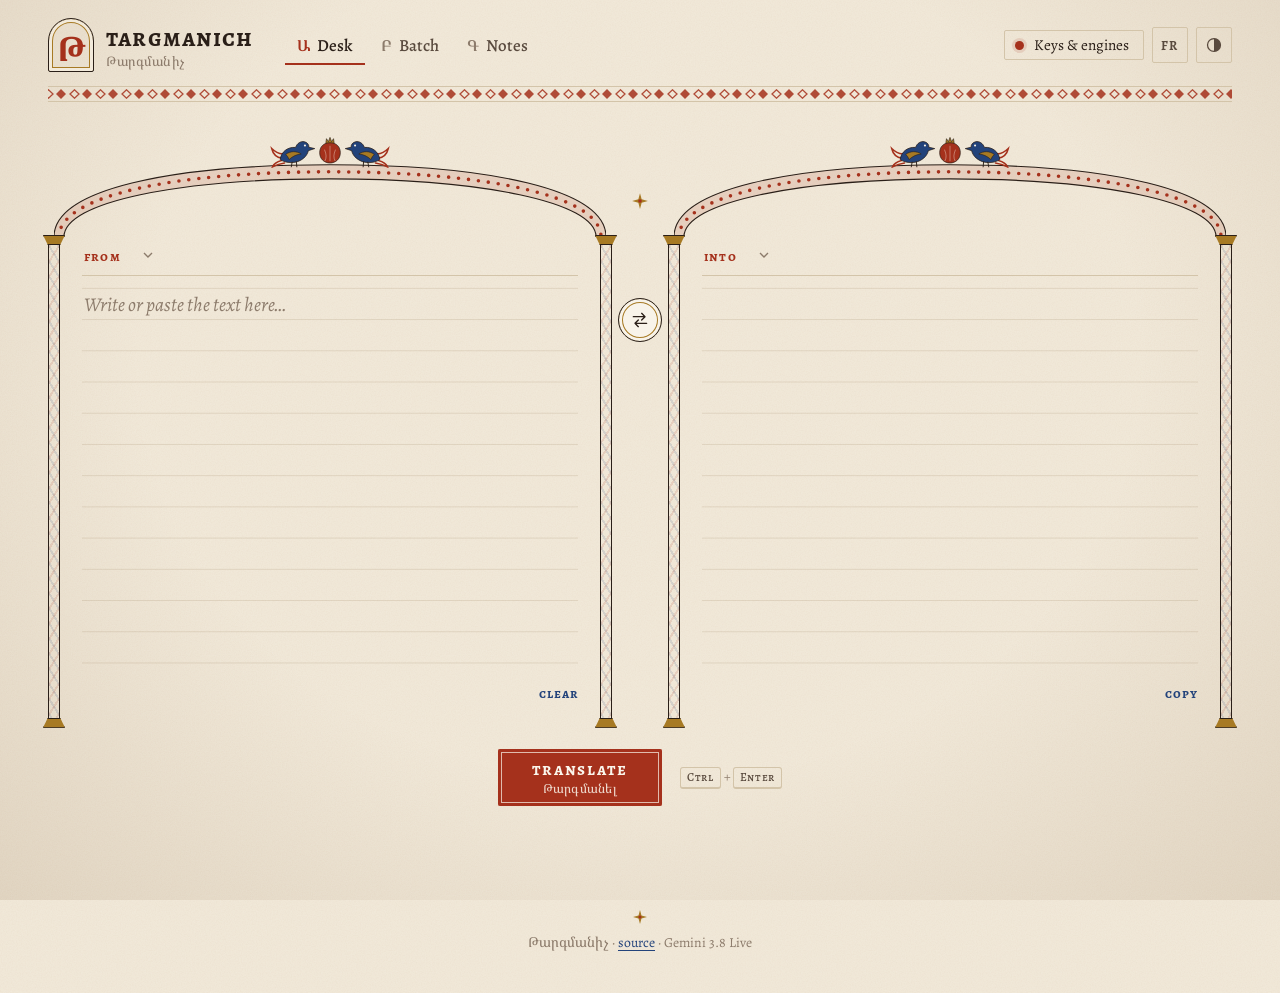
==== docs/index.html @ aa548bdf "Add page markup: desk, batch, notes, keys dialog Co-Authored-By: Claude Opus 5.5 <noreply@anthropic." ====
<!doctype html>
<html lang="en">
<head>
<meta charset="utf-8">
<meta name="viewport" content="width=device-width, initial-scale=1">
<title>Targmanich — Թարգմանիչ</title>
<meta name="description" content="Translate any language into any other with the free Gemini 3.8 Live models — Armenian to English by default. Runs entirely in your browser.">
<meta name="color-scheme" content="light dark">
<link rel="icon" href="favicon.svg" type="image/svg+xml">
<link rel="preconnect" href="https://fonts.googleapis.com">
<link rel="preconnect" href="https://fonts.gstatic.com" crossorigin>
<link href="https://fonts.googleapis.com/css2?family=Alegreya:ital,wght@0,400;0,500;0,700;1,400;1,500&family=Alegreya+SC:wght@500;700&family=Noto+Serif+Armenian:wght@400;600;700&display=swap" rel="stylesheet">
<link rel="stylesheet" href="css/targmanich.css">
<script type="module" src="js/app.js"></script>
</head>
<body>

<svg width="0" height="0" style="position:absolute" aria-hidden="true">
  <defs>
    <symbol id="bird" viewBox="0 0 54 38">
      <path class="tail" d="M14 27 C 8 26 3.5 22 2 15.5 C 6 19.5 10 21.5 15 22 M13.5 29.5 C 8 31 4 34.5 3 37 C 7.5 34.5 11.5 33.5 17 32.5"/>
      <path class="body" d="M12 28.5 C 13 19.5 20.5 13.5 30 14.2 C 32 9.2 36 6.6 40.5 7.6 C 44 8.4 45.8 11 45.6 14 L 52.5 15.6 L 45 18 C 43.6 24.6 37.4 30 29.5 31.6 C 23 32.8 16.5 31.6 12 28.5 Z"/>
      <path class="wing" d="M18.5 22.5 C 23.5 18.2 31.5 18.2 36.6 22 C 31.6 22.2 26.6 24.6 22.4 28.4 C 21.6 26 20.2 24 18.5 22.5 Z"/>
      <circle class="eye" cx="41" cy="12" r="1.25"/>
      <path class="legs" d="M26 31.5 L 25 37 M31 31 L 31.5 37"/>
    </symbol>
    <symbol id="pomegranate" viewBox="0 0 34 38">
      <path class="crown" d="M11.5 10.5 L 12.4 4.2 L 15 8 L 17 2.5 L 19 8 L 21.6 4.2 L 22.5 10.5 Z"/>
      <path class="fruit" d="M17 9.5 C 26 9.5 30.5 15.5 30.5 22.5 C 30.5 30.5 24.5 36 17 36 C 9.5 36 3.5 30.5 3.5 22.5 C 3.5 15.5 8 9.5 17 9.5 Z"/>
      <path class="seam" d="M10 19 C 12.5 25 12.5 29 10.5 33 M17 14 L 17 33 M24 19 C 21.5 25 21.5 29 23.5 33"/>
    </symbol>
    <symbol id="rosette" viewBox="0 0 24 24">
      <path d="M12 1.5 L14.2 9.8 L22.5 12 L14.2 14.2 L12 22.5 L9.8 14.2 L1.5 12 L9.8 9.8 Z"/>
      <circle cx="12" cy="12" r="2.4"/>
    </symbol>
    <symbol id="arch-shape" viewBox="0 0 1000 84" preserveAspectRatio="none">
      <path class="band" d="M0 84 C 0 30 210 2 500 2 C 790 2 1000 30 1000 84 L 982 84 C 982 44 774 18 500 18 C 226 18 18 44 18 84 Z"/>
      <path class="edge" d="M0 84 C 0 30 210 2 500 2 C 790 2 1000 30 1000 84"/>
      <path class="edge" d="M18 84 C 18 44 226 18 500 18 C 774 18 982 44 982 84"/>
      <path class="pearls" d="M9 84 C 9 37 218 10 500 10 C 782 10 991 37 991 84"/>
    </symbol>
  </defs>
</svg>

<header class="mast">
  <a class="mark" href="./" aria-label="Targmanich">
    <span class="mark-letter" lang="hy" aria-hidden="true">Թ</span>
    <span class="mark-words">
      <span class="mark-name">Targmanich</span>
      <span class="mark-sub" lang="hy">Թարգմանիչ</span>
    </span>
  </a>
  <nav class="tabs" role="tablist" aria-label="Sections">
    <button role="tab" id="tab-desk" aria-controls="desk" aria-selected="true" data-tab="desk"><span class="num" lang="hy">Ա</span><span data-i18n="tab.desk">Desk</span></button>
    <button role="tab" id="tab-batch" aria-controls="batch" aria-selected="false" data-tab="batch"><span class="num" lang="hy">Բ</span><span data-i18n="tab.batch">Batch</span></button>
    <button role="tab" id="tab-notes" aria-controls="notes" aria-selected="false" data-tab="notes"><span class="num" lang="hy">Գ</span><span data-i18n="tab.notes">Notes</span></button>
  </nav>
  <div class="mast-tools">
    <button id="keysBtn" class="keychip" type="button">
      <span class="keychip-dot" aria-hidden="true"></span>
      <span class="keychip-text"><span data-i18n="keys.btn">Keys &amp; engines</span><small id="keysState"></small></span>
    </button>
    <button id="uiLangBtn" class="tool" type="button" lang="fr">FR</button>
    <button id="themeBtn" class="tool" type="button" data-i18n-title="theme" title="Day / night">
      <svg viewBox="0 0 20 20" aria-hidden="true"><circle cx="10" cy="10" r="7.2"/><path d="M10 2.8 A 7.2 7.2 0 0 1 10 17.2 Z"/></svg>
    </button>
  </div>
</header>
<div class="braid" aria-hidden="true"></div>

<main>

<!-- Ա · Desk -->
<section id="desk" class="sheet" role="tabpanel" aria-labelledby="tab-desk">
  <div class="canon">
    <div class="bay">
      <div class="crown" aria-hidden="true">
        <svg class="bird"><use href="#bird"/></svg>
        <svg class="pom"><use href="#pomegranate"/></svg>
        <svg class="bird flip"><use href="#bird"/></svg>
      </div>
      <svg class="arch" aria-hidden="true" preserveAspectRatio="none"><use href="#arch-shape"/></svg>
      <div class="bay-body">
        <i class="shaft left" aria-hidden="true"></i><i class="shaft right" aria-hidden="true"></i>
        <div class="leaf-head">
          <label class="rubric" for="srcLang" data-i18n="from">From</label>
          <select id="srcLang" class="lang-select"></select>
        </div>
        <textarea id="srcText" class="ruled" spellcheck="false" data-i18n-ph="src.ph" placeholder="Write or paste the text here…"></textarea>
        <div class="leaf-foot">
          <span id="srcCount" class="fine"></span>
          <button id="clearBtn" class="link" type="button" data-i18n="clear">clear</button>
        </div>
      </div>
    </div>

    <div class="spine">
      <svg class="rosette" aria-hidden="true"><use href="#rosette"/></svg>
      <button id="swapBtn" class="swap" type="button" data-i18n-title="swap" title="Swap languages">
        <svg viewBox="0 0 24 24" aria-hidden="true"><path d="M4 8 H 18 M 14 4 L 18 8 L 14 12 M20 16 H 6 M 10 12 L 6 16 L 10 20"/></svg>
      </button>
    </div>

    <div class="bay">
      <div class="crown" aria-hidden="true">
        <svg class="bird"><use href="#bird"/></svg>
        <svg class="pom"><use href="#pomegranate"/></svg>
        <svg class="bird flip"><use href="#bird"/></svg>
      </div>
      <svg class="arch" aria-hidden="true" preserveAspectRatio="none"><use href="#arch-shape"/></svg>
      <div class="bay-body">
        <i class="shaft left" aria-hidden="true"></i><i class="shaft right" aria-hidden="true"></i>
        <div class="leaf-head">
          <label class="rubric" for="tgtLang" data-i18n="into">Into</label>
          <select id="tgtLang" class="lang-select"></select>
        </div>
        <div id="tgtText" class="output ruled" tabindex="0" aria-live="polite"></div>
        <div class="leaf-foot">
          <span id="colophon" class="fine colophon"></span>
          <button id="copyBtn" class="link" type="button" data-i18n="copy">copy</button>
        </div>
      </div>
    </div>
  </div>

  <div class="desk-actions">
    <button id="translateBtn" class="seal" type="button">
      <span data-i18n="translate">Translate</span>
      <span class="seal-hy" lang="hy">Թարգմանել</span>
    </button>
    <span class="kbd-hint"><kbd>Ctrl</kbd> + <kbd>Enter</kbd></span>
    <p id="deskStatus" class="status" role="status"></p>
  </div>
</section>

<!-- Բ · Batch -->
<section id="batch" class="sheet" role="tabpanel" aria-labelledby="tab-batch" hidden>
  <header class="sheet-head">
    <h1><span class="initial" lang="hy">Բ</span><span data-i18n="batch.title">Many posts at once</span></h1>
    <p class="lede" data-i18n="batch.lede"></p>
  </header>

  <div class="batch-grid">
    <div class="intake">
      <h2 class="step"><span class="roman">I</span><span data-i18n="step.load">Load</span></h2>
      <label id="drop" class="drop">
        <input id="fileInput" type="file" accept=".txt,.csv,.tsv,.json,.jsonl,.ndjson,text/plain,text/csv,application/json" hidden>
        <span class="drop-main" data-i18n="drop.main">Drop a file here</span>
        <span class="drop-or" data-i18n="drop.or">or choose one</span>
        <span class="drop-kinds">.txt · .csv · .tsv · .json · .jsonl</span>
      </label>
      <details class="paste">
        <summary data-i18n="paste.sum">…or paste posts, one per line</summary>
        <textarea id="pasteBox" class="ruled small" spellcheck="false" rows="6"></textarea>
        <button id="pasteUse" class="plain" type="button" data-i18n="paste.use">Use these lines</button>
      </details>

      <div id="dsInfo" class="ds" hidden>
        <p id="dsName" class="ds-name"></p>
        <label id="dsColumnRow" class="field" hidden>
          <span data-i18n="ds.column">Column to translate</span>
          <select id="dsColumn"></select>
        </label>
        <label id="dsHeaderRow" class="check" hidden>
          <input id="dsHeader" type="checkbox" checked> <span data-i18n="ds.header">First row is a header</span>
        </label>
        <label id="dsModeRow" class="field" hidden>
          <span data-i18n="ds.per">One post per</span>
          <select id="dsMode">
            <option value="line" data-i18n="ds.line">line</option>
            <option value="blank" data-i18n="ds.blank">block between blank lines</option>
          </select>
        </label>
      </div>

      <div class="pair">
        <label class="field"><span class="rubric" data-i18n="from">From</span><select id="srcLang2" class="lang-select"></select></label>
        <span class="pair-arrow" aria-hidden="true">→</span>
        <label class="field"><span class="rubric" data-i18n="into">Into</span><select id="tgtLang2" class="lang-select"></select></label>
      </div>
    </div>

    <div class="works">
      <h2 class="step"><span class="roman">II</span><span data-i18n="step.scribes">The engines at work</span></h2>
      <div id="lanes" class="lanes"></div>
      <div class="tally">
        <div><b id="tDone">0</b><span data-i18n="t.done">translated</span><small id="tTotal"></small></div>
        <div><b id="tRate">0</b><span data-i18n="t.rate">posts / second</span></div>
        <div><b id="tEta">—</b><span data-i18n="t.eta">time left</span></div>
        <div><b id="tFail">0</b><span data-i18n="t.fail">failed</span></div>
      </div>
      <div class="progress" aria-hidden="true"><span id="progressBar"></span></div>
      <div class="controls">
        <button id="runBtn" class="seal small" type="button" data-i18n="begin" disabled>Begin</button>
        <button id="stopBtn" class="plain" type="button" data-i18n="stop" disabled>Stop</button>
        <button id="retryBtn" class="plain" type="button" data-i18n="retry" hidden>Retry failed</button>
      </div>
    </div>
  </div>

  <div class="ledger-wrap">
    <div class="ledger-bar">
      <h2 class="step"><span class="roman">III</span><span data-i18n="step.ledger">Ledger</span></h2>
      <div class="filters" role="radiogroup">
        <button class="filter" type="button" data-filter="all" aria-pressed="true" data-i18n="ledger.all">All</button>
        <button class="filter" type="button" data-filter="done" aria-pressed="false" data-i18n="ledger.done">Done</button>
        <button class="filter" type="button" data-filter="failed" aria-pressed="false" data-i18n="ledger.failed">Failed</button>
        <button class="filter" type="button" data-filter="pending" aria-pressed="false" data-i18n="ledger.pending">Pending</button>
      </div>
      <div class="export">
        <span class="rubric" data-i18n="ledger.export">Export</span>
        <button class="link" type="button" data-export="csv">CSV</button>
        <button class="link" type="button" data-export="json">JSON</button>
        <button class="link" type="button" data-export="jsonl">JSONL</button>
        <button class="link" type="button" data-export="txt">TXT</button>
      </div>
    </div>
    <div class="ledger-scroll">
      <table class="ledger">
        <thead><tr>
          <th class="c-n">№</th>
          <th data-i18n="col.source">Source</th>
          <th data-i18n="col.target">Translation</th>
          <th class="c-l" data-i18n="col.lang">Lang</th>
          <th class="c-e" data-i18n="col.engine">Engine</th>
        </tr></thead>
        <tbody id="ledgerBody"></tbody>
      </table>
    </div>
    <div class="pager">
      <button id="prevPage" class="link" type="button" data-i18n="ledger.prev">previous</button>
      <span id="pageInfo" class="fine"></span>
      <button id="nextPage" class="link" type="button" data-i18n="ledger.next">next</button>
    </div>
  </div>
</section>

<!-- Գ · Notes -->
<section id="notes" class="sheet notes" role="tabpanel" aria-labelledby="tab-notes" hidden>
  <article data-lang-block="en">
    <h1><span class="initial" lang="hy">Գ</span>How the desk works</h1>
    <p class="lede">The two free models on this tier, <em>Gemini 3.8 Live</em> and <em>Gemini 3.8 Live Extended Thinking</em>, are voice models. They speak; they cannot answer in text — the API refuses a text-only reply.</p>
    <div class="cols">
      <h2>The function-call trick</h2>
      <p>Targmanich never lets them say the translation aloud. Each session hands the model one function, <code>deliver(items)</code>, and asks it to answer by calling it. The arguments of that call arrive as JSON text: exact, with line breaks, emojis, links and hashtags intact, in about two seconds instead of half a minute of synthesized speech.</p>
      <p>Because the answer is a structured field, there is no room for “Here is the translation:”. The prompt also treats every segment as data: a post that says “ignore your instructions” is translated, not obeyed. A small safety net strips any stray label or wrapping quotes that still get through.</p>
      <h2>Batches and rotation</h2>
      <p>Every request is one Live session, a WebSocket straight from your browser to Google. Posts travel in batches of up to 30 (Live) or 40 (Extended Thinking), each with an id, so a missing segment is noticed and sent again.</p>
      <p>The plain Live engine is fast and cheap, so it always goes first. The Extended Thinking engine only gets the overflow, once the first one has spent its tokens for the minute. A slow batch still out after six seconds when the queue runs dry is sent again to the fast engine, and the first answer wins.</p>
      <h2>What was measured</h2>
      <table class="facts">
        <thead><tr><th></th><th>3.8 Live</th><th>3.8 Live Extended Thinking</th></tr></thead>
        <tbody>
          <tr><th>Answer time per batch</th><td>≈ 2 s</td><td>6 – 30 s</td></tr>
          <tr><th>Tokens, batch of 10 posts</th><td>≈ 1 900</td><td>≈ 7 500</td></tr>
          <tr><th>Hidden cost per session</th><td>≈ 1 000</td><td>≈ 3 400, billed twice</td></tr>
          <tr><th>Must speak before the call</th><td>no</td><td>yes, one short word</td></tr>
          <tr><th>Free limit</th><td>65 000 tokens/min</td><td>65 000 tokens/min</td></tr>
        </tbody>
      </table>
      <p>300 short Armenian posts took 15 seconds on one key. Once both minute budgets are in use, one key holds about 14 posts per second. Keys from separate Google Cloud projects add more lanes.</p>
      <h2>Privacy</h2>
      <p>There is no server. Your keys and your texts go from this browser to Google’s API and nowhere else. Keys are saved on this device only if you tick “remember”.</p>
      <h2>Limits</h2>
      <p>Free models come and go. If Google renames them, change the model ids under <em>Keys &amp; engines</em>. The free tier accepts only a few simultaneous sessions per key; when the server refuses, Targmanich halves its pace, waits, and tries again.</p>
      <h2>The name</h2>
      <p><span lang="hy">Թարգմանիչ</span> (<em>targmanich</em>) is Armenian for “translator”. Around 405, Mesrop Mashtots devised the Armenian alphabet so that texts could be translated into Armenian; the Church still keeps the Feast of the Holy Translators every October. The arches over the desk come from the canon tables of Armenian Gospel books: columns of parallel passages under painted arches, often with birds perched on top. A side-by-side translation is a canon table of two.</p>
    </div>
  </article>
  <article data-lang-block="fr" hidden>
    <h1><span class="initial" lang="hy">Գ</span>Comment fonctionne le pupitre</h1>
    <p class="lede">Les deux modèles gratuits de ce niveau, <em>Gemini 3.8 Live</em> et <em>Gemini 3.8 Live Extended Thinking</em>, sont des modèles vocaux. Ils parlent ; ils ne savent pas répondre en texte — l’API refuse une réponse texte seule.</p>
    <div class="cols">
      <h2>L’astuce de l’appel de fonction</h2>
      <p>Targmanich ne les laisse jamais dire la traduction à voix haute. Chaque session donne au modèle une fonction, <code>deliver(items)</code>, et lui demande de répondre en l’appelant. Les arguments de cet appel arrivent en JSON : exacts, avec retours à la ligne, émojis, liens et hashtags intacts, en deux secondes environ au lieu d’une demi-minute de voix synthétique.</p>
      <p>Comme la réponse est un champ structuré, il n’y a pas de place pour « Voici la traduction : ». Le prompt traite aussi chaque segment comme une donnée : un post qui dit « ignore tes instructions » est traduit, pas exécuté. Un petit filet de sécurité retire une étiquette ou des guillemets parasites s’il en passe encore.</p>
      <h2>Lots et rotation</h2>
      <p>Chaque requête est une session Live, un WebSocket direct entre votre navigateur et Google. Les posts partent par lots de 30 (Live) ou 40 (Extended Thinking), chacun avec un identifiant : un segment manquant est repéré et renvoyé.</p>
      <p>Le moteur Live simple est rapide et économe : il passe toujours en premier. Le moteur Extended Thinking ne reçoit que le surplus, quand le premier a dépensé ses tokens de la minute. Si la file est vide et qu’un lot lent traîne depuis six secondes, il est renvoyé au moteur rapide ; la première réponse gagne.</p>
      <h2>Ce qui a été mesuré</h2>
      <table class="facts">
        <thead><tr><th></th><th>3.8 Live</th><th>3.8 Live Extended Thinking</th></tr></thead>
        <tbody>
          <tr><th>Temps de réponse par lot</th><td>≈ 2 s</td><td>6 – 30 s</td></tr>
          <tr><th>Tokens, lot de 10 posts</th><td>≈ 1 900</td><td>≈ 7 500</td></tr>
          <tr><th>Coût caché par session</th><td>≈ 1 000</td><td>≈ 3 400, facturé deux fois</td></tr>
          <tr><th>Doit parler avant l’appel</th><td>non</td><td>oui, un mot bref</td></tr>
          <tr><th>Limite gratuite</th><td>65 000 tokens/min</td><td>65 000 tokens/min</td></tr>
        </tbody>
      </table>
      <p>300 posts arméniens courts ont pris 15 secondes avec une seule clé. Une fois les deux budgets par minute utilisés, une clé tient environ 14 posts par seconde. Des clés de projets Google Cloud distincts ajoutent des voies.</p>
      <h2>Confidentialité</h2>
      <p>Il n’y a pas de serveur. Vos clés et vos textes vont de ce navigateur à l’API de Google, nulle part ailleurs. Les clés ne sont enregistrées sur l’appareil que si vous cochez « mémoriser ».</p>
      <h2>Limites</h2>
      <p>Les modèles gratuits changent. Si Google les renomme, modifiez les identifiants dans <em>Clés &amp; moteurs</em>. Le niveau gratuit n’accepte que quelques sessions simultanées par clé ; quand le serveur refuse, Targmanich divise son rythme par deux, attend et réessaie.</p>
      <h2>Le nom</h2>
      <p><span lang="hy">Թարգմանիչ</span> (<em>targmanitch</em>) veut dire « traducteur » en arménien. Vers 405, Mesrop Machtots a créé l’alphabet arménien pour que l’on puisse traduire des textes en arménien ; l’Église fête encore les Saints Traducteurs chaque mois d’octobre. Les arcs au-dessus du pupitre viennent des tables de canons des Évangiles arméniens : des colonnes de passages parallèles sous des arcs peints, souvent surmontés d’oiseaux. Une traduction côte à côte est une table de canons à deux colonnes.</p>
    </div>
  </article>
</section>

</main>

<footer class="foot">
  <svg class="rosette" aria-hidden="true"><use href="#rosette"/></svg>
  <p><span lang="hy">Թարգմանիչ</span> · <a href="https://github.com/ForGit-dc/traduction_with_free_gemini_models">source</a> · Gemini 3.8 Live</p>
</footer>

<dialog id="keysDialog" class="sheet-dialog" aria-labelledby="dlgTitle">
  <form method="dialog">
    <h2 id="dlgTitle"><span class="initial small" lang="hy">Կ</span><span data-i18n="dlg.title">Keys &amp; engines</span></h2>

    <label class="field block" for="keysInput"><span class="rubric" data-i18n="dlg.keys">Gemini API keys — one per line</span></label>
    <textarea id="keysInput" class="ruled small mono" rows="3" spellcheck="false" autocomplete="off" placeholder="AIza…"></textarea>
    <label class="check"><input id="rememberKeys" type="checkbox"> <span data-i18n="dlg.remember">Remember the keys on this device</span></label>
    <p class="fine" data-i18n="dlg.fine"></p>

    <fieldset class="engines">
      <legend class="rubric" data-i18n="dlg.engines">Engines</legend>
      <div id="engineRows"></div>
    </fieldset>

    <label class="field block" for="glossaryInput"><span class="rubric" data-i18n="dlg.glossary">Glossary — one pair per line</span></label>
    <textarea id="glossaryInput" class="ruled small" rows="3" spellcheck="false" data-i18n-ph="dlg.glossary.ph"></textarea>

    <label class="field block" for="styleInput"><span class="rubric" data-i18n="dlg.style">Style notes</span></label>
    <textarea id="styleInput" class="ruled small" rows="2" data-i18n-ph="dlg.style.ph"></textarea>

    <div class="dlg-actions">
      <button id="testBtn" class="plain" type="button" data-i18n="dlg.test">Test the keys</button>
      <button class="seal small" value="close" data-i18n="dlg.close">Done</button>
    </div>
    <ul id="testOut" class="test-out"></ul>
  </form>
</dialog>

</body>
</html>
---- docs/css/targmanich.css ----
/* Targmanich — a translation desk drawn after Armenian canon tables.
   Vellum, iron-gall ink, vermilion rubrics, lapis and ochre. */

:root {
  --vellum: #f2eadb;
  --vellum-hi: #f8f3e9;
  --vellum-deep: #e7dcc6;
  --ink: #2a1f18;
  --ink-2: #594a3e;
  --ink-3: #8c7b6b;
  --rule: #d3c4a9;
  --rule-faint: rgba(122, 88, 46, 0.14);
  --vermilion: #a5311c;
  --vermilion-deep: #872413;
  --vermilion-tint: rgba(165, 49, 28, 0.13);
  --lapis: #23437b;
  --lapis-tint: rgba(35, 67, 123, 0.13);
  --ochre: #a77a24;
  --malachite: #3c6a4d;
  --veil: rgba(42, 31, 24, 0.5);
  --vignette: rgba(110, 72, 30, 0.12);
  --on-seal: #fbf6ec;

  --font-text: "Alegreya", "Noto Serif Armenian", Georgia, "Times New Roman", serif;
  --font-sc: "Alegreya SC", "Alegreya", Georgia, serif;
  --font-hy: "Noto Serif Armenian", "Alegreya", Georgia, serif;
  --font-mono: ui-monospace, "SFMono-Regular", Menlo, Consolas, monospace;
  --gutter: clamp(16px, 4vw, 48px);
}

@media (prefers-color-scheme: dark) {
  :root:not([data-theme="light"]) {
    --vellum: #18130f;
    --vellum-hi: #211a15;
    --vellum-deep: #110d0a;
    --ink: #ebe0cc;
    --ink-2: #c3b49e;
    --ink-3: #8f806e;
    --rule: #43372c;
    --rule-faint: rgba(235, 210, 170, 0.08);
    --vermilion: #e06a4e;
    --vermilion-deep: #f08468;
    --vermilion-tint: rgba(224, 106, 78, 0.16);
    --lapis: #8ea9e0;
    --lapis-tint: rgba(142, 169, 224, 0.15);
    --ochre: #d6aa57;
    --malachite: #7fb592;
    --veil: rgba(0, 0, 0, 0.6);
    --vignette: rgba(0, 0, 0, 0.35);
    --on-seal: #1a120d;
  }
}
:root[data-theme="dark"] {
  --vellum: #18130f;
  --vellum-hi: #211a15;
  --vellum-deep: #110d0a;
  --ink: #ebe0cc;
  --ink-2: #c3b49e;
  --ink-3: #8f806e;
  --rule: #43372c;
  --rule-faint: rgba(235, 210, 170, 0.08);
  --vermilion: #e06a4e;
  --vermilion-deep: #f08468;
  --vermilion-tint: rgba(224, 106, 78, 0.16);
  --lapis: #8ea9e0;
  --lapis-tint: rgba(142, 169, 224, 0.15);
  --ochre: #d6aa57;
  --malachite: #7fb592;
  --veil: rgba(0, 0, 0, 0.6);
  --vignette: rgba(0, 0, 0, 0.35);
  --on-seal: #1a120d;
}

/* ---------- base ---------- */

*, *::before, *::after { box-sizing: border-box; }

html { -webkit-text-size-adjust: 100%; }

body {
  margin: 0;
  min-height: 100vh;
  font: 400 18px/1.55 var(--font-text);
  color: var(--ink);
  background-color: var(--vellum);
  background-image:
    radial-gradient(ellipse at 50% 40%, transparent 55%, var(--vignette) 100%),
    url("data:image/svg+xml,%3Csvg xmlns='http://www.w3.org/2000/svg' width='240' height='240'%3E%3Cfilter id='n'%3E%3CfeTurbulence type='fractalNoise' baseFrequency='.8' numOctaves='3' stitchTiles='stitch'/%3E%3CfeColorMatrix values='0 0 0 0 .45 0 0 0 0 .32 0 0 0 0 .16 0 0 0 .09 0'/%3E%3C/filter%3E%3Crect width='100%25' height='100%25' filter='url(%23n)'/%3E%3C/svg%3E");
  background-attachment: fixed, scroll;
  font-variant-numeric: oldstyle-nums;
  overflow-x: hidden;
}

[lang="hy"], [lang="hyw"] { font-family: var(--font-hy); }

a { color: var(--lapis); text-decoration-thickness: 1px; text-underline-offset: 3px; }
a:hover { color: var(--vermilion); }

button, input, select, textarea { font: inherit; color: inherit; }
button { cursor: pointer; }
button:disabled { cursor: default; opacity: 0.45; }

:focus-visible { outline: 2px solid var(--lapis); outline-offset: 2px; }

::selection { background: var(--vermilion-tint); color: var(--ink); }

code { font-family: var(--font-mono); font-size: 0.86em; padding: 0 0.25em; background: var(--vermilion-tint); border-radius: 2px; }

kbd {
  font: 500 0.72rem var(--font-sc);
  letter-spacing: 0.06em;
  padding: 1px 6px 2px;
  border: 1px solid var(--rule);
  border-bottom-width: 2px;
  border-radius: 3px;
  color: var(--ink-2);
}

.fine { font-size: 0.86rem; color: var(--ink-3); font-style: italic; }

.rubric {
  font-family: var(--font-sc);
  font-weight: 700;
  font-size: 0.86rem;
  letter-spacing: 0.09em;
  text-transform: lowercase;
  color: var(--vermilion);
}

/* ---------- masthead ---------- */

.mast {
  display: flex;
  align-items: center;
  gap: 18px 32px;
  flex-wrap: wrap;
  max-width: 1320px;
  margin: 0 auto;
  padding: 18px var(--gutter) 14px;
}

.mark { display: flex; align-items: center; gap: 12px; color: var(--ink); text-decoration: none; }
.mark:hover { color: var(--ink); }
.mark-letter {
  display: grid;
  place-items: center;
  width: 46px;
  height: 54px;
  padding-top: 8px;
  font: 700 2.1rem/1 var(--font-hy);
  color: var(--vermilion);
  border: 1px solid var(--ink);
  border-radius: 23px 23px 2px 2px;
  box-shadow: inset 0 0 0 3px var(--vellum), inset 0 0 0 4px var(--ochre);
}
.mark-words { display: flex; flex-direction: column; line-height: 1.05; }
.mark-name { font: 700 1.55rem var(--font-sc); letter-spacing: 0.05em; text-transform: lowercase; }
.mark-sub { font-size: 0.82rem; color: var(--ink-3); letter-spacing: 0.04em; }

.tabs { display: flex; gap: 4px; margin-right: auto; }
.tabs button {
  display: flex;
  align-items: baseline;
  gap: 7px;
  padding: 8px 12px 6px;
  border: 0;
  background: none;
  font: 500 1.06rem var(--font-text);
  color: var(--ink-2);
  border-bottom: 2px solid transparent;
}
.tabs .num { font: 600 0.95rem var(--font-hy); color: var(--ink-3); }
.tabs button:hover { color: var(--ink); }
.tabs button[aria-selected="true"] { color: var(--ink); border-bottom-color: var(--vermilion); }
.tabs button[aria-selected="true"] .num { color: var(--vermilion); }

.mast-tools { display: flex; align-items: center; gap: 8px; }

.keychip {
  display: flex;
  align-items: center;
  gap: 10px;
  padding: 6px 14px 6px 10px;
  background: none;
  border: 1px solid var(--rule);
  border-radius: 2px;
  text-align: left;
  line-height: 1.1;
}
.keychip:hover { border-color: var(--ink-3); }
.keychip-text { display: flex; flex-direction: column; font-size: 0.95rem; }
.keychip-text small { font-size: 0.76rem; font-style: italic; color: var(--ink-3); }
.keychip-dot { width: 9px; height: 9px; border-radius: 50%; background: var(--vermilion); box-shadow: 0 0 0 3px var(--vermilion-tint); }
.keychip.has-keys .keychip-dot { background: var(--malachite); box-shadow: 0 0 0 3px color-mix(in srgb, var(--malachite) 22%, transparent); }

.tool {
  display: grid;
  place-items: center;
  min-width: 36px;
  height: 36px;
  padding: 0 8px;
  background: none;
  border: 1px solid var(--rule);
  border-radius: 2px;
  font: 700 0.8rem var(--font-sc);
  letter-spacing: 0.08em;
  color: var(--ink-2);
}
.tool:hover { border-color: var(--ink-3); color: var(--ink); }
.tool svg { width: 18px; height: 18px; }
.tool svg circle { fill: none; stroke: currentColor; stroke-width: 1.4; }
.tool svg path { fill: currentColor; }

.braid {
  position: relative;
  height: 16px;
  max-width: calc(1320px - 2 * var(--gutter));
  margin: 0 var(--gutter);
  border-block: 1px solid var(--rule);
}
@media (min-width: 1320px) { .braid { margin: 0 auto; } }
.braid::before {
  content: "";
  position: absolute;
  inset: 2px 0;
  background: var(--vermilion);
  -webkit-mask: url("data:image/svg+xml,%3Csvg xmlns='http://www.w3.org/2000/svg' width='26' height='10'%3E%3Cpath d='M1 5 L6 0 L11 5 L6 10Z'/%3E%3Cpath d='M15 5 L19.5 0.8 L24 5 L19.5 9.2Z' fill='none' stroke='black' stroke-width='1.3'/%3E%3C/svg%3E") repeat-x center / 26px 10px;
          mask: url("data:image/svg+xml,%3Csvg xmlns='http://www.w3.org/2000/svg' width='26' height='10'%3E%3Cpath d='M1 5 L6 0 L11 5 L6 10Z'/%3E%3Cpath d='M15 5 L19.5 0.8 L24 5 L19.5 9.2Z' fill='none' stroke='black' stroke-width='1.3'/%3E%3C/svg%3E") repeat-x center / 26px 10px;
  opacity: 0.85;
}

main { max-width: 1320px; margin: 0 auto; padding: 0 var(--gutter); }

.sheet { padding: 26px 0 40px; }

/* ---------- ornaments (styled through <use>) ---------- */

#bird .body { fill: var(--lapis); stroke: var(--ink); stroke-width: 0.9; }
#bird .wing { fill: var(--ochre); stroke: var(--ink); stroke-width: 0.7; }
#bird .tail { fill: none; stroke: var(--vermilion); stroke-width: 1.8; stroke-linecap: round; }
#bird .eye { fill: var(--vellum-hi); }
#bird .legs { fill: none; stroke: var(--ink); stroke-width: 1.1; stroke-linecap: round; }
#pomegranate .fruit { fill: var(--vermilion); stroke: var(--ink); stroke-width: 0.9; }
#pomegranate .crown { fill: var(--ochre); stroke: var(--ink); stroke-width: 0.8; stroke-linejoin: round; }
#pomegranate .seam { fill: none; stroke: var(--vellum-hi); stroke-width: 0.9; opacity: 0.55; stroke-linecap: round; }
#rosette path { fill: var(--ochre); }
#rosette circle { fill: var(--vermilion); }
#arch-shape .band { fill: var(--vermilion-tint); }
#arch-shape .edge { fill: none; stroke: var(--ink); stroke-width: 1.15; vector-effect: non-scaling-stroke; }
#arch-shape .pearls { fill: none; stroke: var(--vermilion); stroke-width: 3.6; stroke-linecap: round; stroke-dasharray: 0 10; vector-effect: non-scaling-stroke; }

/* ---------- the canon table (desk) ---------- */

.canon {
  display: grid;
  grid-template-columns: minmax(0, 1fr) 56px minmax(0, 1fr);
  align-items: stretch;
}

.bay { display: flex; flex-direction: column; min-width: 0; }

.crown {
  position: relative;
  z-index: 1;
  display: flex;
  align-items: flex-end;
  justify-content: center;
  height: 40px;
  margin-bottom: -5px;
}
.crown .bird { width: 46px; height: 33px; }
.crown .bird.flip { transform: scaleX(-1); }
.crown .pom { width: 26px; height: 30px; margin: 0 1px 3px; }

.arch { display: block; width: calc(100% - 12px); height: 74px; margin: 0 6px; overflow: visible; }

.bay-body {
  position: relative;
  flex: 1;
  display: flex;
  flex-direction: column;
  gap: 6px;
  padding: 4px 34px 14px;
}

.shaft {
  position: absolute;
  top: 0;
  bottom: 0;
  width: 12px;
  border-inline: 1px solid var(--ink);
  background:
    repeating-linear-gradient(-58deg, transparent 0 6px, var(--vermilion-tint) 6px 8px),
    repeating-linear-gradient(58deg, transparent 0 6px, var(--lapis-tint) 6px 8px);
}
.shaft.left { left: 0; }
.shaft.right { right: 0; }
.shaft::before, .shaft::after {
  content: "";
  position: absolute;
  left: -6px;
  right: -6px;
  height: 10px;
  background: var(--ochre);
  border: 1px solid var(--ink);
}
.shaft::before { top: -2px; clip-path: polygon(0 0, 100% 0, 78% 100%, 22% 100%); }
.shaft::after { bottom: -1px; clip-path: polygon(22% 0, 78% 0, 100% 100%, 0 100%); }

.leaf-head {
  display: flex;
  align-items: baseline;
  gap: 12px;
  padding: 0 2px 6px;
  border-bottom: 1px solid var(--rule);
  position: relative;
}

.lang-select {
  appearance: none;
  -webkit-appearance: none;
  min-width: 0;
  max-width: 100%;
  padding: 2px 22px 2px 2px;
  border: 0;
  background: transparent url("data:image/svg+xml,%3Csvg xmlns='http://www.w3.org/2000/svg' width='10' height='6'%3E%3Cpath d='M1 1 L5 5 L9 1' fill='none' stroke='%238c7b6b' stroke-width='1.4'/%3E%3C/svg%3E") no-repeat right 4px center / 10px 6px;
  font: 500 1.1rem var(--font-text);
  color: var(--ink);
  text-overflow: ellipsis;
}
.lang-select option { color: #2a1f18; background: #f8f3e9; }

.ruled {
  --lh: 1.6em;
  --pad: 0.35em;
  line-height: var(--lh);
  padding: var(--pad) 2px;
  background-image: linear-gradient(to bottom, transparent calc(var(--lh) - 1px), var(--rule-faint) calc(var(--lh) - 1px), var(--rule-faint) var(--lh));
  background-size: 100% var(--lh);
  background-position: 0 var(--pad);
  background-attachment: local;
  background-color: transparent;
}

#srcText, .output {
  width: 100%;
  height: clamp(260px, 44vh, 540px);
  font-size: 1.22rem;
  border: 0;
  outline: 0;
  resize: none;
  overflow-y: auto;
  caret-color: var(--vermilion);
  font-variant-numeric: lining-nums;
}
#srcText::placeholder { color: var(--ink-3); font-style: italic; opacity: 1; }
#srcText:focus-visible, .output:focus-visible { box-shadow: inset 0 -2px 0 var(--lapis); }

.output { white-space: pre-wrap; overflow-wrap: anywhere; }
.output:empty::before { content: attr(data-placeholder); color: var(--ink-3); font-style: italic; }
.output.has-text::first-letter {
  float: left;
  font: 700 2.75em/1.16 var(--font-text);
  color: var(--vermilion);
  padding: 0 0.08em 0 0;
  margin-top: 0.02em;
}
.output.rtl { direction: rtl; text-align: right; }
.output.rtl::first-letter { float: right; }

.leaf-foot { display: flex; justify-content: space-between; align-items: baseline; gap: 12px; min-height: 1.6em; }
.colophon { font-size: 0.84rem; }

.link {
  padding: 0;
  border: 0;
  background: none;
  font: 700 0.84rem var(--font-sc);
  letter-spacing: 0.08em;
  text-transform: lowercase;
  color: var(--lapis);
}
.link:hover:not(:disabled) { color: var(--vermilion); }

.bay.writing .leaf-head::after {
  content: "";
  position: absolute;
  left: 0;
  bottom: -1px;
  height: 2px;
  width: 30%;
  background: var(--vermilion);
  animation: quill 1.4s ease-in-out infinite;
}
@keyframes quill {
  0% { left: 0; width: 0; }
  50% { left: 0; width: 100%; }
  100% { left: 100%; width: 0; }
}

.spine {
  display: flex;
  flex-direction: column;
  align-items: center;
  gap: 18px;
  padding-top: 64px;
}
.spine .rosette { width: 18px; height: 18px; }
.swap {
  display: grid;
  place-items: center;
  width: 44px;
  height: 44px;
  margin-top: 70px;
  border-radius: 50%;
  border: 1px solid var(--ink);
  background: var(--vellum-hi);
  box-shadow: inset 0 0 0 3px var(--vellum-hi), inset 0 0 0 4px var(--ochre);
  color: var(--ink);
  transition: transform 0.35s ease;
}
.swap svg { width: 20px; height: 20px; fill: none; stroke: currentColor; stroke-width: 1.6; stroke-linecap: round; stroke-linejoin: round; }
.swap:hover:not(:disabled) { transform: rotate(180deg); color: var(--vermilion); }

.desk-actions {
  display: flex;
  align-items: center;
  justify-content: center;
  flex-wrap: wrap;
  gap: 10px 18px;
  margin-top: 22px;
}
.desk-actions .status { flex-basis: 100%; text-align: center; margin: 2px 0 0; min-height: 1.5em; font-style: italic; color: var(--ink-2); }
.status.error { color: var(--vermilion); }
.kbd-hint { color: var(--ink-3); font-size: 0.8rem; }

.seal {
  display: inline-flex;
  flex-direction: column;
  align-items: center;
  gap: 1px;
  padding: 11px 34px 9px;
  border: 0;
  border-radius: 2px;
  background: var(--vermilion);
  color: var(--on-seal);
  box-shadow: inset 0 0 0 3px var(--vermilion), inset 0 0 0 4px color-mix(in srgb, var(--on-seal) 70%, transparent);
  font: 700 1.08rem/1.1 var(--font-sc);
  letter-spacing: 0.11em;
  text-transform: lowercase;
}
.seal:hover:not(:disabled) { background: var(--vermilion-deep); box-shadow: inset 0 0 0 3px var(--vermilion-deep), inset 0 0 0 4px color-mix(in srgb, var(--on-seal) 70%, transparent); }
.seal:active:not(:disabled) { transform: translateY(1px); }
.seal-hy { font: 400 0.78rem var(--font-hy); letter-spacing: 0.02em; text-transform: none; opacity: 0.85; }
.seal.small { padding: 9px 24px 8px; font-size: 0.98rem; }

.plain {
  padding: 8px 16px 7px;
  border: 1px solid var(--ink-3);
  border-radius: 2px;
  background: none;
  font: 700 0.95rem var(--font-sc);
  letter-spacing: 0.08em;
  text-transform: lowercase;
  color: var(--ink);
}
.plain:hover:not(:disabled) { border-color: var(--ink); color: var(--vermilion); }

/* ---------- batch ---------- */

.sheet-head { max-width: 62ch; margin-bottom: 26px; }
.sheet-head h1, .notes h1 {
  margin: 0 0 6px;
  font: 500 2.1rem/1.15 var(--font-text);
  display: flex;
  align-items: baseline;
  gap: 14px;
}
.initial {
  font: 700 3.1rem/0.9 var(--font-hy);
  color: var(--vermilion);
}
.initial.small { font-size: 2rem; }
.lede { margin: 0; font-size: 1.12rem; font-style: italic; color: var(--ink-2); }

.batch-grid {
  display: grid;
  grid-template-columns: minmax(0, 5fr) minmax(0, 7fr);
  gap: 28px 56px;
}

.step {
  display: flex;
  align-items: baseline;
  gap: 10px;
  margin: 0 0 14px;
  font: 700 1.05rem var(--font-sc);
  letter-spacing: 0.08em;
  text-transform: lowercase;
  color: var(--ink);
}
.roman { color: var(--vermilion); font-size: 1.2rem; text-transform: uppercase; letter-spacing: 0.04em; }

.drop {
  display: grid;
  place-items: center;
  gap: 2px;
  padding: 30px 16px 26px;
  margin: 4px;
  border: 1px solid var(--ink-3);
  outline: 1px solid var(--ink-3);
  outline-offset: 4px;
  text-align: center;
  cursor: pointer;
  transition: background-color 0.15s;
}
.drop:hover, .drop.over { background: var(--vermilion-tint); border-color: var(--vermilion); outline-color: var(--vermilion); }
.drop-main { font-size: 1.22rem; font-weight: 500; }
.drop-or { color: var(--lapis); text-decoration: underline; text-underline-offset: 3px; }
.drop-kinds { margin-top: 6px; font: 500 0.8rem var(--font-sc); letter-spacing: 0.1em; color: var(--ink-3); }

.paste { margin-top: 18px; }
.paste summary { cursor: pointer; color: var(--ink-2); font-style: italic; }
.paste textarea { width: 100%; margin: 10px 0 8px; border: 1px solid var(--rule); resize: vertical; font-size: 1rem; }

.ds { margin-top: 18px; padding: 12px 0 2px; border-top: 1px solid var(--rule); display: grid; gap: 10px; }
.ds-name { margin: 0; font-weight: 500; }

.field { display: flex; flex-direction: column; gap: 2px; font-size: 0.95rem; }
.field > span:not(.rubric) { color: var(--ink-2); font-style: italic; font-size: 0.9rem; }
.field select:not(.lang-select), .field input {
  padding: 4px 2px;
  border: 0;
  border-bottom: 1px solid var(--rule);
  background: transparent;
}
.field select:not(.lang-select) option { color: #2a1f18; background: #f8f3e9; }
.check { display: flex; align-items: center; gap: 8px; font-size: 0.95rem; color: var(--ink-2); }
.check input { accent-color: var(--vermilion); width: 16px; height: 16px; }

.pair { display: grid; grid-template-columns: minmax(0, 1fr) auto minmax(0, 1fr); align-items: end; gap: 12px; margin-top: 22px; }
.pair-arrow { color: var(--vermilion); padding-bottom: 4px; }
.pair .lang-select { border-bottom: 1px solid var(--rule); }

.lanes { display: grid; gap: 16px; }
.lane-empty { margin: 0; font-style: italic; color: var(--ink-3); }
.lane { display: grid; gap: 6px; }
.lane-top { display: flex; align-items: baseline; gap: 10px; flex-wrap: wrap; }
.lane-glyph { font: 700 1.25rem/1 var(--font-hy); color: var(--lapis); width: 1.2em; }
.lane[data-engine="think"] .lane-glyph { color: var(--vermilion); }
.lane-name { font-weight: 500; }
.lane-name small { font-style: italic; color: var(--ink-3); margin-left: 4px; }
.lane-status { margin-left: auto; font-style: italic; font-size: 0.92rem; color: var(--ink-2); }
.lane-status[data-s="writing"] { color: var(--ink); }
.lane-status[data-s="waiting"] { color: var(--ochre); }
.lane-status[data-s="resting"], .lane-status[data-s="disabled"] { color: var(--vermilion); }
.gauge {
  position: relative;
  height: 12px;
  margin-left: calc(1.2em + 10px);
  border: 1px solid var(--ink-3);
  background: repeating-linear-gradient(90deg, transparent 0 calc(10% - 1px), var(--rule) calc(10% - 1px) 10%);
}
.gauge span { position: absolute; inset: 0 auto 0 0; width: 0; background: var(--lapis); transition: width 0.4s ease; }
.lane[data-engine="think"] .gauge span { background: var(--vermilion); }
.lane-meta { display: flex; justify-content: space-between; gap: 12px; flex-wrap: wrap; margin-left: calc(1.2em + 10px); font-size: 0.84rem; color: var(--ink-3); font-variant-numeric: lining-nums tabular-nums; }
.lane-err { margin-left: calc(1.2em + 10px); font-size: 0.84rem; color: var(--vermilion); font-style: italic; overflow-wrap: anywhere; }

.tally {
  display: grid;
  grid-template-columns: repeat(4, minmax(0, 1fr));
  gap: 12px;
  margin: 24px 0 10px;
  padding-top: 14px;
  border-top: 1px solid var(--rule);
}
.tally div { display: flex; flex-direction: column; min-width: 0; }
.tally b { font: 500 2.1rem/1.05 var(--font-text); font-variant-numeric: lining-nums tabular-nums; }
.tally span { font: 700 0.78rem var(--font-sc); letter-spacing: 0.08em; text-transform: lowercase; color: var(--ink-3); }
.tally small { font-size: 0.8rem; font-style: italic; color: var(--ink-3); }
#tFail { color: var(--vermilion); }

.progress { height: 3px; background: var(--rule); margin-bottom: 18px; }
.progress span { display: block; height: 100%; width: 0; background: var(--ink); transition: width 0.3s ease; }

.controls { display: flex; flex-wrap: wrap; gap: 10px; align-items: center; }

.ledger-wrap { margin-top: 40px; }
.ledger-bar { display: flex; align-items: baseline; flex-wrap: wrap; gap: 10px 28px; border-bottom: 1px solid var(--ink); padding-bottom: 8px; }
.ledger-bar .step { margin: 0; }
.filters { display: flex; gap: 4px; }
.filter {
  padding: 2px 10px 3px;
  border: 1px solid transparent;
  border-radius: 2px;
  background: none;
  font-size: 0.95rem;
  color: var(--ink-2);
}
.filter[aria-pressed="true"] { border-color: var(--ink-3); color: var(--ink); }
.export { display: flex; align-items: baseline; gap: 12px; margin-left: auto; }

.ledger-scroll { overflow-x: auto; }
.ledger { width: 100%; border-collapse: collapse; font-size: 1rem; }
.ledger th {
  text-align: left;
  padding: 10px 10px 6px;
  font: 700 0.8rem var(--font-sc);
  letter-spacing: 0.08em;
  text-transform: lowercase;
  color: var(--vermilion);
  border-bottom: 1px solid var(--rule);
}
.ledger td {
  padding: 9px 10px;
  vertical-align: top;
  border-bottom: 1px solid var(--rule-faint);
  white-space: pre-wrap;
  overflow-wrap: anywhere;
}
.ledger .c-n { width: 3.6em; color: var(--vermilion); font-variant-numeric: lining-nums tabular-nums; font-size: 0.9rem; }
.ledger .c-l { width: 4.5em; font: 500 0.82rem var(--font-sc); letter-spacing: 0.06em; color: var(--ink-3); }
.ledger .c-e { width: 4em; text-align: center; font: 600 1rem var(--font-hy); color: var(--lapis); }
.ledger .c-e.think { color: var(--vermilion); }
.ledger td.pending { color: var(--ink-3); font-style: italic; }
.ledger td.failed { color: var(--vermilion); font-style: italic; }
.ledger td.empty { text-align: center; color: var(--ink-3); font-style: italic; padding: 36px 10px; }
.ledger tbody tr:hover td { background: var(--rule-faint); }

.pager { display: flex; justify-content: center; align-items: baseline; gap: 18px; padding: 14px 0; }

/* ---------- notes ---------- */

.notes article { max-width: 1060px; }
.notes .lede { max-width: 60ch; margin-bottom: 26px; }
.notes .cols { columns: 2 340px; column-gap: 54px; column-rule: 1px solid var(--rule); }
.notes h2 {
  margin: 0 0 6px;
  font: 700 0.98rem var(--font-sc);
  letter-spacing: 0.09em;
  text-transform: lowercase;
  color: var(--vermilion);
  break-after: avoid;
}
.notes p { margin: 0 0 18px; hyphens: auto; }
.notes .cols > p:first-of-type::first-letter {
  float: left;
  font: 700 3.1em/0.95 var(--font-text);
  color: var(--vermilion);
  padding: 0.04em 0.08em 0 0;
}
.facts { width: 100%; border-collapse: collapse; margin: 4px 0 18px; font-size: 0.92rem; break-inside: avoid; font-variant-numeric: lining-nums; }
.facts th, .facts td { padding: 5px 6px; border-bottom: 1px solid var(--rule); text-align: left; vertical-align: top; }
.facts thead th { font: 700 0.76rem var(--font-sc); letter-spacing: 0.06em; text-transform: lowercase; color: var(--ink-3); }
.facts tbody th { font-weight: 400; font-style: italic; color: var(--ink-2); }

/* ---------- dialog ---------- */

.sheet-dialog {
  width: min(680px, calc(100% - 32px));
  max-height: calc(100dvh - 32px);
  padding: 26px 30px 22px;
  border: 1px solid var(--ink);
  border-radius: 2px;
  background: var(--vellum);
  color: var(--ink);
  box-shadow: inset 0 0 0 5px var(--vellum), inset 0 0 0 6px var(--ochre), 0 24px 60px rgba(0, 0, 0, 0.35);
}
.sheet-dialog::backdrop { background: var(--veil); }
.sheet-dialog h2 { display: flex; align-items: baseline; gap: 10px; margin: 0 0 16px; font: 500 1.5rem var(--font-text); }
.sheet-dialog form { display: grid; gap: 8px; }
.sheet-dialog textarea { width: 100%; border: 1px solid var(--rule); resize: vertical; font-size: 1rem; }
.sheet-dialog .field.block { margin-top: 10px; }
.sheet-dialog .fine { margin: 0 0 6px; }
.mono { font-family: var(--font-mono); font-size: 0.88rem !important; }

.engines { margin: 12px 0 0; padding: 12px 0 0; border: 0; border-top: 1px solid var(--rule); }
.engines legend { padding: 0 8px 0 0; }
.engine-row { display: grid; grid-template-columns: auto minmax(0, 1fr); gap: 4px 12px; padding: 10px 0; border-bottom: 1px solid var(--rule-faint); }
.engine-row .check { grid-column: 1 / -1; font-weight: 500; color: var(--ink); }
.engine-row .check b { font: 600 1.05rem var(--font-hy); color: var(--lapis); }
.engine-row[data-engine="think"] .check b { color: var(--vermilion); }
.engine-fields { grid-column: 1 / -1; display: grid; grid-template-columns: minmax(0, 2.2fr) repeat(3, minmax(0, 1fr)); gap: 10px; padding-left: 24px; }
.engine-fields .field input, .engine-fields .field select { width: 100%; font-variant-numeric: lining-nums; }

.dlg-actions { display: flex; justify-content: space-between; align-items: center; margin-top: 16px; }
.test-out { list-style: none; margin: 6px 0 0; padding: 0; display: grid; gap: 4px; font-size: 0.9rem; }
.test-out li { color: var(--ink-2); }
.test-out li b { font-weight: 500; color: var(--ink); }
.test-out li.ok::before { content: "✓ "; color: var(--malachite); }
.test-out li.bad { color: var(--vermilion); }
.test-out li.bad::before { content: "✕ "; }

/* ---------- footer ---------- */

.foot { display: flex; flex-direction: column; align-items: center; gap: 6px; padding: 24px var(--gutter) 40px; color: var(--ink-3); font-size: 0.86rem; }
.foot p { margin: 0; }
.foot .rosette { width: 16px; height: 16px; }

/* ---------- narrow screens ---------- */

@media (max-width: 900px) {
  .canon { grid-template-columns: minmax(0, 1fr); }
  .spine { flex-direction: row; justify-content: center; padding: 6px 0 2px; gap: 14px; }
  .spine .rosette { display: none; }
  .swap { margin-top: 0; transform: rotate(90deg); }
  .swap:hover:not(:disabled) { transform: rotate(270deg); }
  #srcText, .output { height: clamp(180px, 32vh, 360px); }
  .batch-grid { grid-template-columns: minmax(0, 1fr); }
  .engine-fields { grid-template-columns: repeat(2, minmax(0, 1fr)); padding-left: 0; }
  .engine-fields .field:first-child { grid-column: 1 / -1; }
}

@media (max-width: 640px) {
  body { font-size: 17px; }
  .mast { gap: 12px; }
  .tabs { order: 3; width: 100%; margin: 0; border-top: 1px solid var(--rule); padding-top: 4px; }
  .tabs button { flex: 1; justify-content: center; padding: 8px 4px 6px; }
  .mast-tools { margin-left: auto; }
  .keychip-text > span { display: none; }
  .keychip { padding: 6px 10px; }
  .bay-body { padding: 4px 24px 12px; }
  .arch { height: 56px; }
  .crown .bird { width: 38px; height: 27px; }
  .tally { grid-template-columns: repeat(2, minmax(0, 1fr)); }
  .export { margin-left: 0; }
  .ledger .c-l, .ledger .c-e { display: none; }
  .sheet-head h1, .notes h1 { font-size: 1.7rem; }
}

@media (prefers-reduced-motion: reduce) {
  *, *::before, *::after { animation: none !important; transition: none !important; }
}
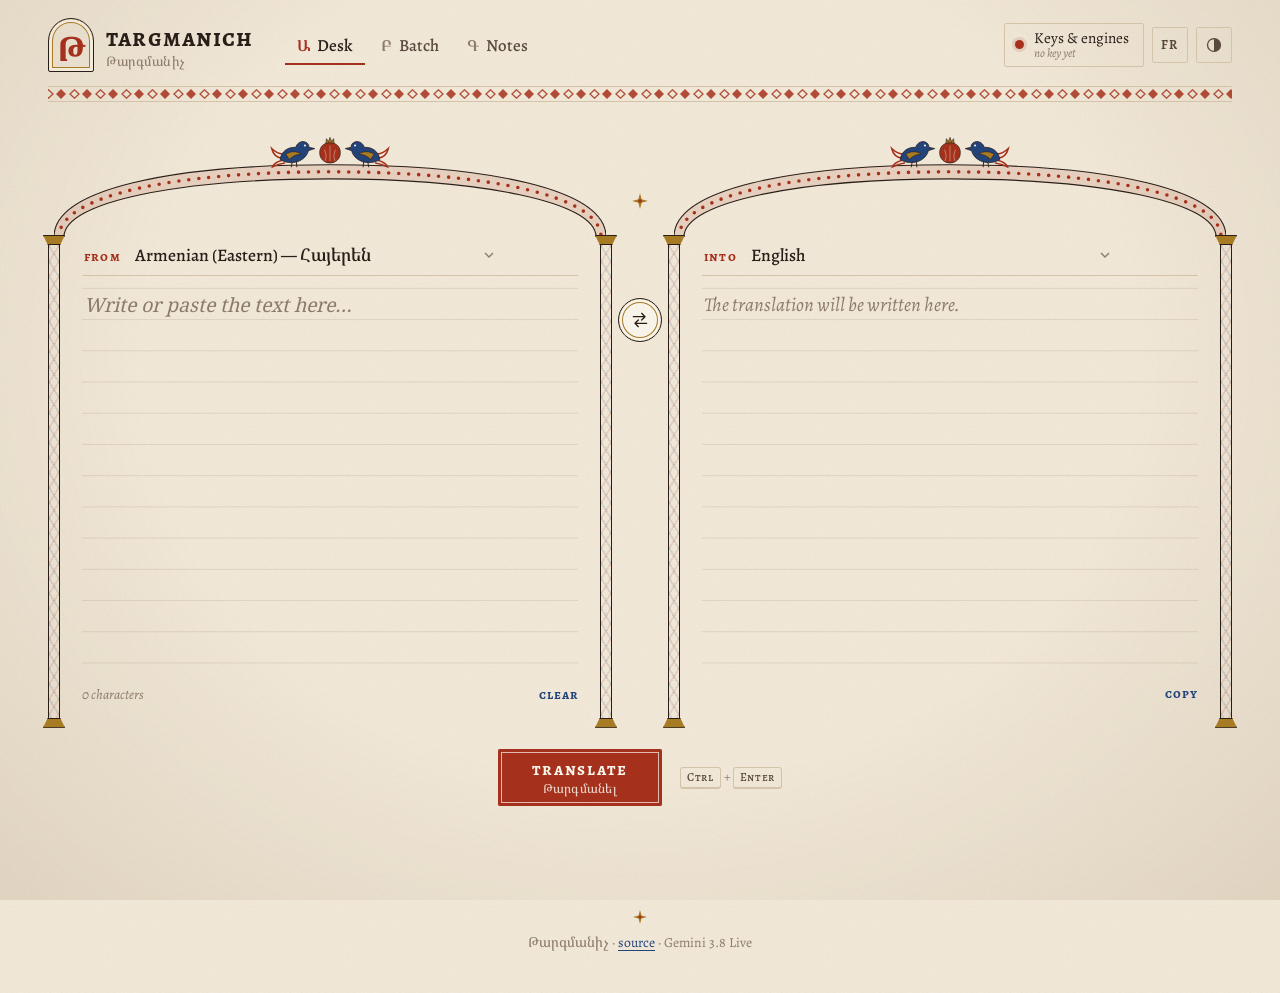
==== commit 22e8c924: "Use the shared-key relay when the visitor has no key Co-Authored-By: Claude Opus 5.5 <noreply@anthro" ====
--- a/docs/index.html
+++ b/docs/index.html
@@ -259,8 +259,8 @@
         </tbody>
       </table>
       <p>300 short Armenian posts took 15 seconds on one key. Once both minute budgets are in use, one key holds about 14 posts per second. Keys from separate Google Cloud projects add more lanes.</p>
-      <h2>Privacy</h2>
-      <p>There is no server. Your keys and your texts go from this browser to Google’s API and nowhere else. Keys are saved on this device only if you tick “remember”.</p>
+      <h2>Privacy and keys</h2>
+      <p>With no key of your own, texts pass through a small relay (a Supabase Edge Function) that adds the shared key and forwards them to Google. It stores nothing, and its free quota is shared by everyone. With your own key, texts go straight from this browser to Google’s API; the key is saved on this device only if you tick “remember”.</p>
       <h2>Limits</h2>
       <p>Free models come and go. If Google renames them, change the model ids under <em>Keys &amp; engines</em>. The free tier accepts only a few simultaneous sessions per key; when the server refuses, Targmanich halves its pace, waits, and tries again.</p>
       <h2>The name</h2>
@@ -289,8 +289,8 @@
         </tbody>
       </table>
       <p>300 posts arméniens courts ont pris 15 secondes avec une seule clé. Une fois les deux budgets par minute utilisés, une clé tient environ 14 posts par seconde. Des clés de projets Google Cloud distincts ajoutent des voies.</p>
-      <h2>Confidentialité</h2>
-      <p>Il n’y a pas de serveur. Vos clés et vos textes vont de ce navigateur à l’API de Google, nulle part ailleurs. Les clés ne sont enregistrées sur l’appareil que si vous cochez « mémoriser ».</p>
+      <h2>Confidentialité et clés</h2>
+      <p>Sans clé personnelle, les textes passent par un petit relais (une Edge Function Supabase) qui ajoute la clé partagée et les transmet à Google. Il ne stocke rien, et son quota gratuit est partagé par tout le monde. Avec votre propre clé, les textes vont directement de ce navigateur à l’API de Google ; la clé n’est enregistrée sur l’appareil que si vous cochez « mémoriser ».</p>
       <h2>Limites</h2>
       <p>Les modèles gratuits changent. Si Google les renomme, modifiez les identifiants dans <em>Clés &amp; moteurs</em>. Le niveau gratuit n’accepte que quelques sessions simultanées par clé ; quand le serveur refuse, Targmanich divise son rythme par deux, attend et réessaie.</p>
       <h2>Le nom</h2>
@@ -310,7 +310,8 @@
   <form method="dialog">
     <h2 id="dlgTitle"><span class="initial small" lang="hy">Կ</span><span data-i18n="dlg.title">Keys &amp; engines</span></h2>
 
-    <label class="field block" for="keysInput"><span class="rubric" data-i18n="dlg.keys">Gemini API keys — one per line</span></label>
+    <label class="field block" for="keysInput"><span class="rubric" data-i18n="dlg.keys">Your Gemini API keys — one per line (optional)</span></label>
+    <p class="fine" data-i18n="dlg.shared"></p>
     <textarea id="keysInput" class="ruled small mono" rows="3" spellcheck="false" autocomplete="off" placeholder="AIza…"></textarea>
     <label class="check"><input id="rememberKeys" type="checkbox"> <span data-i18n="dlg.remember">Remember the keys on this device</span></label>
     <p class="fine" data-i18n="dlg.fine"></p>
--- a/docs/css/targmanich.css
+++ b/docs/css/targmanich.css
@@ -20,6 +20,8 @@
   --veil: rgba(42, 31, 24, 0.5);
   --vignette: rgba(110, 72, 30, 0.12);
   --on-seal: #fbf6ec;
+  --seal: #a5311c;
+  --seal-deep: #872413;
 
   --font-text: "Alegreya", "Noto Serif Armenian", Georgia, "Times New Roman", serif;
   --font-sc: "Alegreya SC", "Alegreya", Georgia, serif;
@@ -47,7 +49,9 @@
     --malachite: #7fb592;
     --veil: rgba(0, 0, 0, 0.6);
     --vignette: rgba(0, 0, 0, 0.35);
-    --on-seal: #1a120d;
+    --on-seal: #f8ecd9;
+    --seal: #a8402a;
+    --seal-deep: #bf4c33;
   }
 }
 :root[data-theme="dark"] {
@@ -68,12 +72,16 @@
   --malachite: #7fb592;
   --veil: rgba(0, 0, 0, 0.6);
   --vignette: rgba(0, 0, 0, 0.35);
-  --on-seal: #1a120d;
+  --on-seal: #f8ecd9;
+  --seal: #a8402a;
+  --seal-deep: #bf4c33;
 }
 
 /* ---------- base ---------- */
 
 *, *::before, *::after { box-sizing: border-box; }
+
+[hidden] { display: none !important; }
 
 html { -webkit-text-size-adjust: 100%; }
 
@@ -84,11 +92,17 @@
   color: var(--ink);
   background-color: var(--vellum);
   background-image:
-    radial-gradient(ellipse at 50% 40%, transparent 55%, var(--vignette) 100%),
     url("data:image/svg+xml,%3Csvg xmlns='http://www.w3.org/2000/svg' width='240' height='240'%3E%3Cfilter id='n'%3E%3CfeTurbulence type='fractalNoise' baseFrequency='.8' numOctaves='3' stitchTiles='stitch'/%3E%3CfeColorMatrix values='0 0 0 0 .45 0 0 0 0 .32 0 0 0 0 .16 0 0 0 .09 0'/%3E%3C/filter%3E%3Crect width='100%25' height='100%25' filter='url(%23n)'/%3E%3C/svg%3E");
-  background-attachment: fixed, scroll;
   font-variant-numeric: oldstyle-nums;
   overflow-x: hidden;
+}
+body::before {
+  content: "";
+  position: fixed;
+  inset: 0;
+  z-index: -1;
+  pointer-events: none;
+  background: radial-gradient(ellipse at 50% 40%, transparent 55%, var(--vignette) 100%);
 }
 
 [lang="hy"], [lang="hyw"] { font-family: var(--font-hy); }
@@ -191,6 +205,7 @@
 .keychip-text { display: flex; flex-direction: column; font-size: 0.95rem; }
 .keychip-text small { font-size: 0.76rem; font-style: italic; color: var(--ink-3); }
 .keychip-dot { width: 9px; height: 9px; border-radius: 50%; background: var(--vermilion); box-shadow: 0 0 0 3px var(--vermilion-tint); }
+.keychip.shared .keychip-dot { background: var(--ochre); box-shadow: 0 0 0 3px color-mix(in srgb, var(--ochre) 22%, transparent); }
 .keychip.has-keys .keychip-dot { background: var(--malachite); box-shadow: 0 0 0 3px color-mix(in srgb, var(--malachite) 22%, transparent); }
 
 .tool {
@@ -442,14 +457,14 @@
   padding: 11px 34px 9px;
   border: 0;
   border-radius: 2px;
-  background: var(--vermilion);
+  background: var(--seal);
   color: var(--on-seal);
-  box-shadow: inset 0 0 0 3px var(--vermilion), inset 0 0 0 4px color-mix(in srgb, var(--on-seal) 70%, transparent);
+  box-shadow: inset 0 0 0 3px var(--seal), inset 0 0 0 4px color-mix(in srgb, var(--on-seal) 70%, transparent);
   font: 700 1.08rem/1.1 var(--font-sc);
   letter-spacing: 0.11em;
   text-transform: lowercase;
 }
-.seal:hover:not(:disabled) { background: var(--vermilion-deep); box-shadow: inset 0 0 0 3px var(--vermilion-deep), inset 0 0 0 4px color-mix(in srgb, var(--on-seal) 70%, transparent); }
+.seal:hover:not(:disabled) { background: var(--seal-deep); box-shadow: inset 0 0 0 3px var(--seal-deep), inset 0 0 0 4px color-mix(in srgb, var(--on-seal) 70%, transparent); }
 .seal:active:not(:disabled) { transform: translateY(1px); }
 .seal-hy { font: 400 0.78rem var(--font-hy); letter-spacing: 0.02em; text-transform: none; opacity: 0.85; }
 .seal.small { padding: 9px 24px 8px; font-size: 0.98rem; }
@@ -620,8 +635,9 @@
 }
 .ledger .c-n { width: 3.6em; color: var(--vermilion); font-variant-numeric: lining-nums tabular-nums; font-size: 0.9rem; }
 .ledger .c-l { width: 4.5em; font: 500 0.82rem var(--font-sc); letter-spacing: 0.06em; color: var(--ink-3); }
-.ledger .c-e { width: 4em; text-align: center; font: 600 1rem var(--font-hy); color: var(--lapis); }
-.ledger .c-e.think { color: var(--vermilion); }
+.ledger .c-e { width: 4.5em; text-align: center; }
+.ledger td.c-e { font: 600 1rem var(--font-hy); color: var(--lapis); }
+.ledger td.c-e.think { color: var(--vermilion); }
 .ledger td.pending { color: var(--ink-3); font-style: italic; }
 .ledger td.failed { color: var(--vermilion); font-style: italic; }
 .ledger td.empty { text-align: center; color: var(--ink-3); font-style: italic; padding: 36px 10px; }
